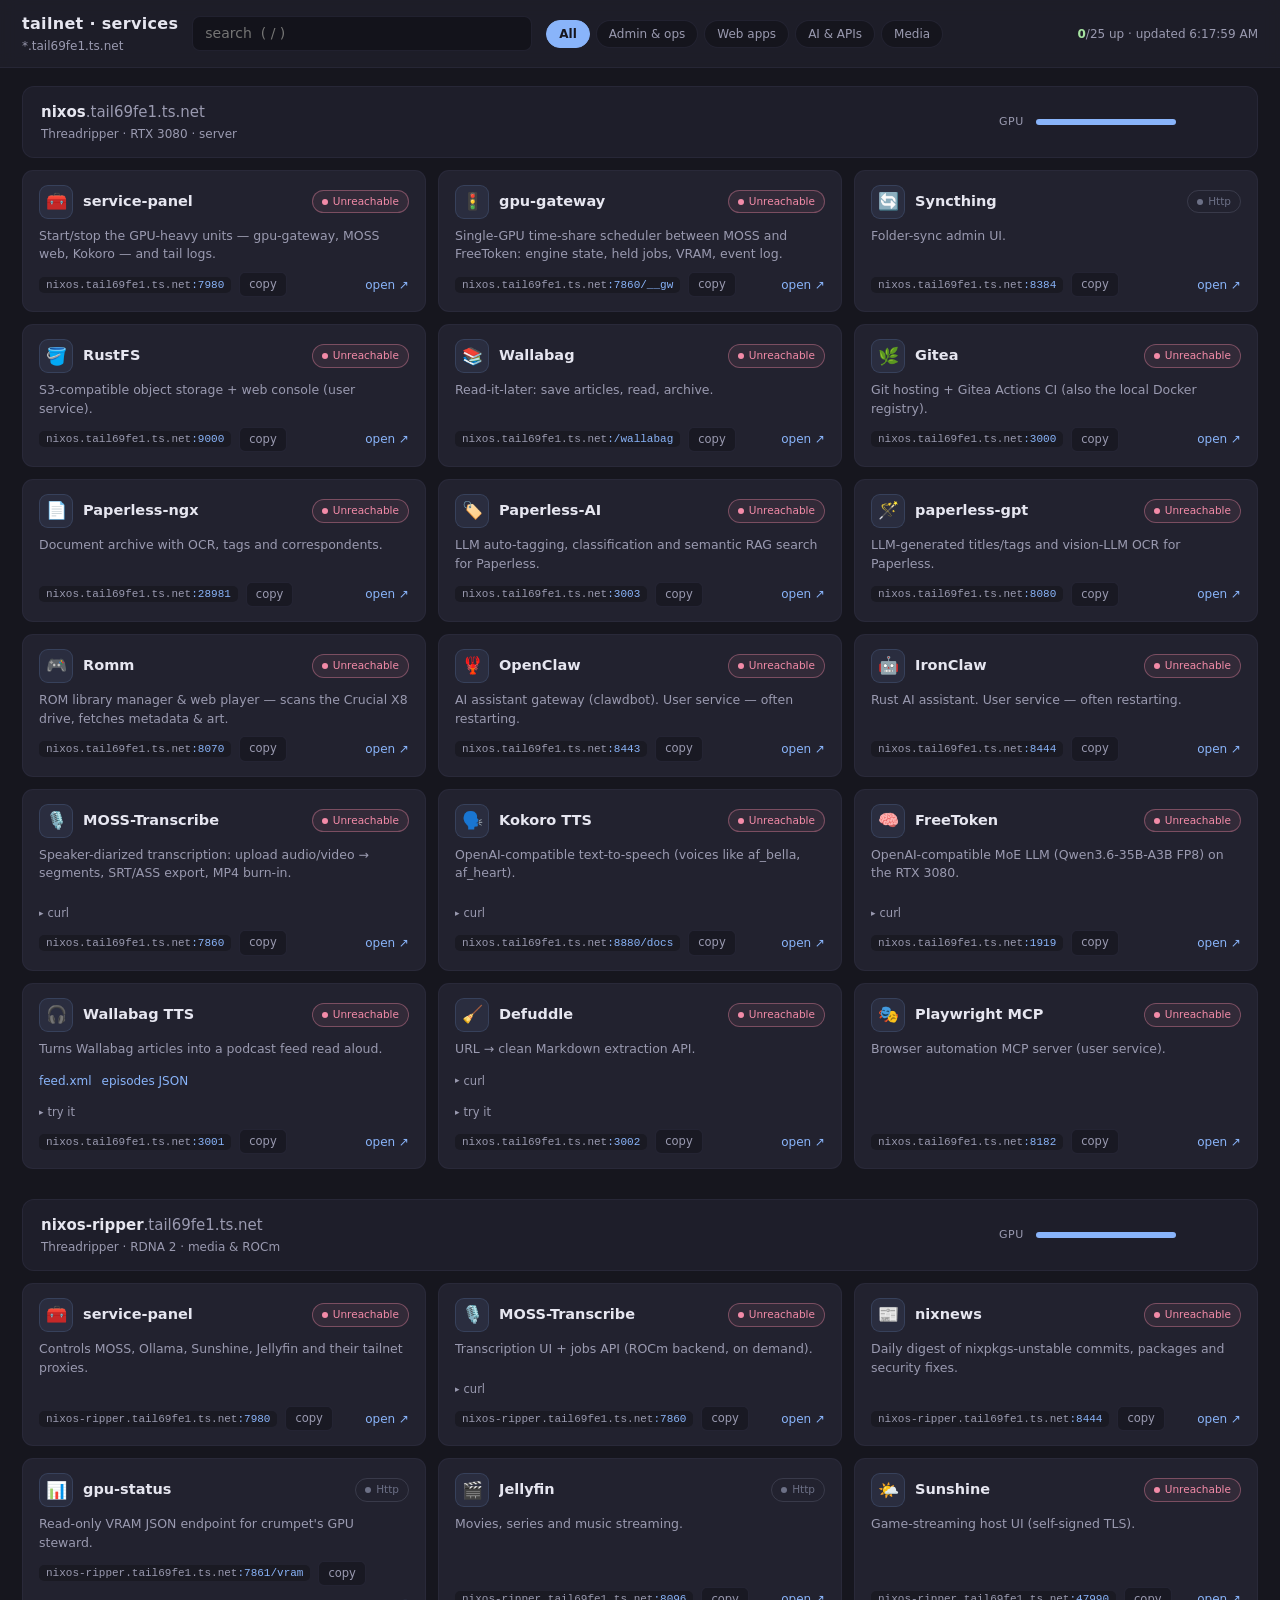
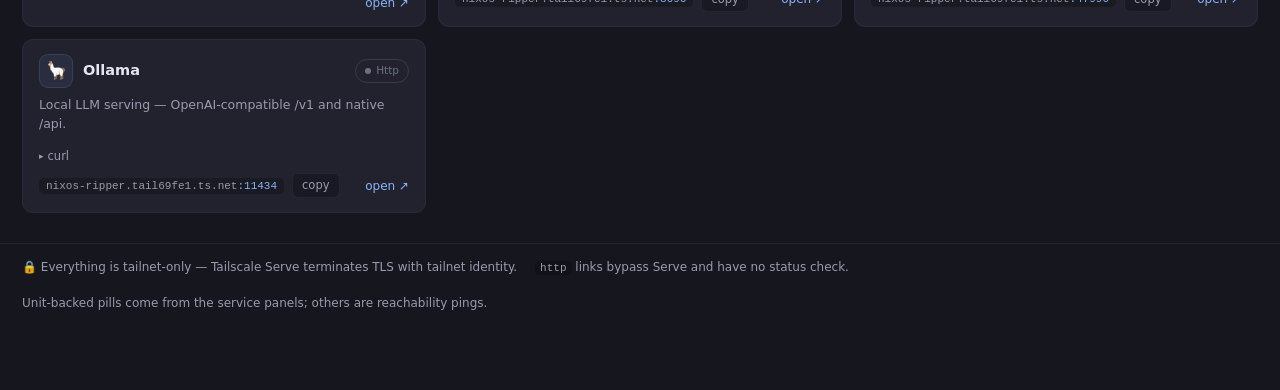
==== hosts/nixos/www/index.html @ bff3589a "feat(nixos): serve flake-managed homepage via nginx with same-origin panel proxying" ====
<!doctype html>
<html lang="en">
<head>
<meta charset="utf-8">
<meta name="viewport" content="width=device-width, initial-scale=1">
<title>tailnet · services</title>
<style>
  :root {
    --bg: #16161e; --panel: #1e1e2a; --card: #22222f; --line: #31314580;
    --fg: #e6e6f0; --dim: #9a9ab0; --accent: #89b4fa;
    --green: #a6e3a1; --red: #f38ba8; --yellow: #f9e2af; --gray: #6c7086;
  }
  * { box-sizing: border-box; }
  html { scroll-behavior: smooth; }
  body {
    margin: 0; background: var(--bg); color: var(--fg);
    font: 14px/1.5 ui-sans-serif, system-ui, "Segoe UI", Roboto, sans-serif;
    padding-bottom: 64px;
  }
  header.top {
    position: sticky; top: 0; z-index: 10;
    display: flex; align-items: center; gap: 14px; flex-wrap: wrap;
    padding: 12px 22px; background: #1e1e2ae6; backdrop-filter: blur(8px);
    border-bottom: 1px solid var(--line);
  }
  .brand { display: flex; flex-direction: column; gap: 1px; min-width: 0; }
  .brand h1 { margin: 0; font-size: 16px; font-weight: 700; letter-spacing: .02em; }
  .brand .sub { color: var(--dim); font-size: 12px; }
  #q {
    flex: 1 1 220px; max-width: 340px; font: inherit; color: var(--fg);
    background: #00000050; border: 1px solid var(--line); border-radius: 8px;
    padding: 6px 12px; outline: none; transition: border-color .15s;
  }
  #q:focus { border-color: #89b4fa80; }
  .chips { display: flex; gap: 6px; flex-wrap: wrap; }
  .chip {
    font-size: 12px; padding: 4px 12px; border-radius: 99px; cursor: pointer;
    color: var(--dim); background: #00000040; border: 1px solid var(--line);
    transition: all .15s; user-select: none;
  }
  .chip:hover { color: var(--fg); border-color: #89b4fa60; }
  .chip.on { color: #16161e; background: var(--accent); border-color: var(--accent); font-weight: 600; }
  #meta { margin-left: auto; color: var(--dim); font-size: 12px; white-space: nowrap; }
  #meta b { color: var(--green); font-weight: 600; }
  main { max-width: 1320px; margin: 0 auto; padding: 18px 22px 0; }

  .host { margin-bottom: 30px; }
  .host-head {
    display: flex; align-items: center; gap: 16px; flex-wrap: wrap;
    padding: 14px 18px; background: var(--panel);
    border: 1px solid var(--line); border-radius: 12px; margin-bottom: 12px;
  }
  .host-id { display: flex; flex-direction: column; gap: 1px; min-width: 0; }
  .host-id .name { font-size: 15px; font-weight: 700; }
  .host-id .name .tld { color: var(--dim); font-weight: 400; }
  .host-id .hw { color: var(--dim); font-size: 12px; }
  .gpu { margin-left: auto; display: flex; align-items: center; gap: 12px; min-width: 240px; }
  .gpu .label { color: var(--dim); font-size: 11px; text-transform: uppercase; letter-spacing: .05em; }
  .gpu .gname { font-size: 12px; font-weight: 600; }
  .gpu .stats { color: var(--dim); font-size: 12px; font-variant-numeric: tabular-nums; }
  .gpu .bar { width: 140px; height: 6px; border-radius: 3px; background: #00000060; overflow: hidden; }
  .gpu .bar > div { height: 100%; background: var(--accent); transition: width .6s; }
  .gpu .bar > div.hot { background: var(--yellow); }

  .grid {
    display: grid; gap: 12px;
    grid-template-columns: repeat(auto-fill, minmax(340px, 1fr));
  }
  .card {
    background: var(--card); border: 1px solid var(--line); border-radius: 11px;
    padding: 14px 16px; display: flex; flex-direction: column; gap: 8px;
    transition: border-color .15s, transform .15s;
  }
  .card:hover { border-color: #89b4fa50; transform: translateY(-1px); }
  .card.hidden { display: none; }
  .card .head { display: flex; align-items: center; gap: 10px; }
  .card .icon {
    width: 34px; height: 34px; border-radius: 9px; flex: none;
    display: flex; align-items: center; justify-content: center;
    font-size: 17px; background: #89b4fa14; border: 1px solid #89b4fa26;
  }
  .card .title { display: flex; flex-direction: column; gap: 0; min-width: 0; flex: 1; }
  .card .title a {
    color: var(--fg); text-decoration: none; font-weight: 650; font-size: 14.5px;
    overflow: hidden; text-overflow: ellipsis; white-space: nowrap;
  }
  .card .title a:hover { color: var(--accent); }
  .pill {
    flex: none; font-size: 10.5px; padding: 3px 9px; border-radius: 99px;
    border: 1px solid; white-space: nowrap; text-transform: capitalize;
    display: inline-flex; align-items: center; gap: 5px;
  }
  .pill .dot { width: 6px; height: 6px; border-radius: 50%; background: currentColor; }
  .pill.up, .pill.active { color: var(--green); border-color: #a6e3a160; background: #a6e3a114; }
  .pill.activating { color: var(--yellow); border-color: #f9e2af60; background: #f9e2af14; animation: pulse 1.2s infinite; }
  .pill.failed, .pill.down { color: var(--red); border-color: #f38ba860; background: #f38ba814; }
  .pill.inactive, .pill.http { color: var(--gray); border-color: #6c708650; }
  .pill.checking { color: var(--dim); border-color: var(--line); animation: pulse 1.2s infinite; }
  @keyframes pulse { 50% { opacity: .45; } }
  .desc { color: var(--dim); font-size: 12.5px; flex: 1; }
  .note { color: #f9e2afcc; font-size: 11.5px; }
  .foot { display: flex; align-items: center; gap: 8px; flex-wrap: wrap; }
  .foot .addr {
    font: 11px ui-monospace, monospace; color: var(--dim);
    background: #00000040; padding: 2px 7px; border-radius: 5px;
    overflow: hidden; text-overflow: ellipsis; white-space: nowrap; max-width: 100%;
  }
  .foot .addr .p { color: var(--accent); }
  .mini {
    font: inherit; font-size: 11.5px; color: var(--dim); cursor: pointer;
    background: #00000040; border: 1px solid var(--line); border-radius: 6px;
    padding: 3px 9px; transition: all .15s;
  }
  .mini:hover { color: var(--fg); border-color: #89b4fa80; background: #89b4fa14; }
  .foot .open { margin-left: auto; color: var(--accent); text-decoration: none; font-size: 12px; }
  .foot .open:hover { text-decoration: underline; }
  details.io { margin-top: 2px; }
  details.io summary {
    cursor: pointer; color: var(--dim); font-size: 11.5px; user-select: none;
    list-style: none; display: inline-flex; align-items: center; gap: 4px;
  }
  details.io summary::before { content: "▸"; transition: transform .15s; font-size: 9px; }
  details.io[open] summary::before { transform: rotate(90deg); }
  details.io summary:hover { color: var(--fg); }
  .io-body { margin-top: 6px; display: flex; flex-direction: column; gap: 6px; }
  pre.curl {
    margin: 0; background: #00000050; border: 1px solid #31314540;
    border-radius: 7px; padding: 9px 11px; overflow-x: auto;
    font: 11.5px/1.55 ui-monospace, "JetBrains Mono", monospace; color: #cdd6f4;
  }
  .try { display: flex; gap: 8px; flex-wrap: wrap; }
  .try input {
    font: inherit; font-size: 12px; color: var(--fg); min-width: 60px; flex: 1;
    background: #00000050; border: 1px solid var(--line); border-radius: 7px;
    padding: 6px 10px; outline: none;
  }
  .try input:focus { border-color: #89b4fa80; }
  .try button {
    font: inherit; font-size: 12px; font-weight: 600; cursor: pointer;
    color: #16161e; background: var(--accent); border: none; border-radius: 7px;
    padding: 6px 14px;
  }
  .try button:disabled { opacity: .5; cursor: default; }
  .links { display: flex; gap: 10px; font-size: 12px; }
  .links a { color: var(--accent); text-decoration: none; }
  .links a:hover { text-decoration: underline; }
  pre.out {
    display: none; margin: 0; background: #00000050; border: 1px solid #31314540;
    border-radius: 7px; padding: 9px 11px; max-height: 260px; overflow: auto;
    white-space: pre-wrap; word-break: break-word;
    font: 11.5px/1.55 ui-monospace, monospace; color: #cdd6f4;
  }
  #noresults { display: none; color: var(--dim); text-align: center; padding: 40px 0; }
  footer.page {
    max-width: 1320px; margin: 26px auto 0; padding: 14px 22px;
    border-top: 1px solid var(--line); color: var(--dim); font-size: 12px;
    display: flex; gap: 18px; flex-wrap: wrap;
  }
  footer.page code { font: 11px ui-monospace, monospace; background: #00000040; padding: 1px 5px; border-radius: 4px; }
  #toast {
    position: fixed; bottom: 16px; left: 50%; transform: translateX(-50%);
    background: var(--card); border: 1px solid #89b4fa60; color: var(--fg);
    padding: 8px 18px; border-radius: 8px; opacity: 0; pointer-events: none;
    transition: opacity .3s; z-index: 20;
  }
  #toast.show { opacity: 1; }
  @media (max-width: 720px) {
    header.top { padding: 10px 14px; }
    main { padding: 12px 14px 0; }
    #meta { display: none; }
  }
</style>
</head>
<body>
<header class="top">
  <div class="brand">
    <h1>tailnet · services</h1>
    <span class="sub">*.tail69fe1.ts.net</span>
  </div>
  <input id="q" type="search" placeholder="search  ( / )" autocomplete="off">
  <div class="chips" id="chips"></div>
  <span id="meta"></span>
</header>
<main id="main"></main>
<div id="noresults">no services match</div>
<footer class="page">
  <span>🔒 Everything is tailnet-only — Tailscale Serve terminates TLS with tailnet identity.</span>
  <span><code>http</code> links bypass Serve and have no status check.</span>
  <span>Unit-backed pills come from the service panels; others are reachability pings.</span>
</footer>
<div id="toast"></div>

<script>
"use strict";
const $ = s => document.querySelector(s);
const CATS = [
  ["all", "All"], ["admin", "Admin &amp; ops"], ["apps", "Web apps"],
  ["ai", "AI &amp; APIs"], ["media", "Media"],
];

const HOSTS = [
  {
    id: "nixos", name: "nixos", hw: "Threadripper · RTX 3080 · server",
    panel: "/panel/nixos/api/status",
    services: [
      { cat: "admin", icon: "🧰", name: "service-panel",
        url: "https://nixos.tail69fe1.ts.net:7980",
        desc: "Start/stop the GPU-heavy units — gpu-gateway, MOSS web, Kokoro — and tail logs." },
      { cat: "admin", icon: "🚦", name: "gpu-gateway",
        url: "https://nixos.tail69fe1.ts.net:7860/__gw",
        desc: "Single-GPU time-share scheduler between MOSS and FreeToken: engine state, held jobs, VRAM, event log.",
        unit: "gpu-gateway.service" },
      { cat: "admin", icon: "🔄", name: "Syncthing",
        url: "http://nixos.tail69fe1.ts.net:8384",
        desc: "Folder-sync admin UI." },
      { cat: "admin", icon: "🪣", name: "RustFS",
        url: "https://nixos.tail69fe1.ts.net:9000",
        desc: "S3-compatible object storage + web console (user service)." },

      { cat: "apps", icon: "📚", name: "Wallabag",
        url: "https://nixos.tail69fe1.ts.net/wallabag/",
        desc: "Read-it-later: save articles, read, archive." },
      { cat: "apps", icon: "🌿", name: "Gitea",
        url: "https://nixos.tail69fe1.ts.net:3000",
        desc: "Git hosting + Gitea Actions CI (also the local Docker registry)." },
      { cat: "apps", icon: "📄", name: "Paperless-ngx",
        url: "https://nixos.tail69fe1.ts.net:28981",
        desc: "Document archive with OCR, tags and correspondents." },
      { cat: "apps", icon: "🏷️", name: "Paperless-AI",
        url: "https://nixos.tail69fe1.ts.net:3003",
        desc: "LLM auto-tagging, classification and semantic RAG search for Paperless." },
      { cat: "apps", icon: "🪄", name: "paperless-gpt",
        url: "https://nixos.tail69fe1.ts.net:8080",
        desc: "LLM-generated titles/tags and vision-LLM OCR for Paperless." },
      { cat: "apps", icon: "🎮", name: "Romm",
        url: "https://nixos.tail69fe1.ts.net:8070",
        desc: "ROM library manager &amp; web player — scans the Crucial X8 drive, fetches metadata &amp; art." },
      { cat: "apps", icon: "🦞", name: "OpenClaw",
        url: "https://nixos.tail69fe1.ts.net:8443",
        desc: "AI assistant gateway (clawdbot). User service — often restarting." },
      { cat: "apps", icon: "🤖", name: "IronClaw",
        url: "https://nixos.tail69fe1.ts.net:8444",
        desc: "Rust AI assistant. User service — often restarting." },

      { cat: "ai", icon: "🎙️", name: "MOSS-Transcribe",
        url: "https://nixos.tail69fe1.ts.net:7860",
        desc: "Speaker-diarized transcription: upload audio/video → segments, SRT/ASS export, MP4 burn-in.",
        unit: "moss-transcribe-web.service",
        note: "fronted by gpu-gateway — first request may wake the engine",
        curl: "# list jobs\n curl https://nixos.tail69fe1.ts.net:7860/api/jobs" },
      { cat: "ai", icon: "🗣️", name: "Kokoro TTS",
        url: "https://nixos.tail69fe1.ts.net:8880/docs",
        desc: "OpenAI-compatible text-to-speech (voices like af_bella, af_heart).",
        unit: "kokoro-fastapi.service",
        curl: 'curl https://nixos.tail69fe1.ts.net:8880/v1/audio/speech \\\n  -H "Content-Type: application/json" \\\n  -d \'{"input": "Hello world", "voice": "af_heart"}\' \\\n  --output speech.mp3' },
      { cat: "ai", icon: "🧠", name: "FreeToken",
        url: "https://nixos.tail69fe1.ts.net:1919",
        desc: "OpenAI-compatible MoE LLM (Qwen3.6-35B-A3B FP8) on the RTX 3080.",
        note: "auto-starts via gpu-gateway on first request; held while MOSS runs",
        curl: 'curl https://nixos.tail69fe1.ts.net:1919/v1/chat/completions \\\n  -H "Content-Type: application/json" \\\n  -d \'{"model": "Qwen/Qwen3.6-35B-A3B-FP8",\n       "messages": [{"role": "user", "content": "hello"}]}\'' },
      { cat: "ai", icon: "🎧", name: "Wallabag TTS",
        url: "https://nixos.tail69fe1.ts.net:3001",
        desc: "Turns Wallabag articles into a podcast feed read aloud.",
        links: [["feed.xml", "https://nixos.tail69fe1.ts.net:3001/feed.xml"],
                ["episodes JSON", "https://nixos.tail69fe1.ts.net:3001/episodes"]],
        demo: "tts" },
      { cat: "ai", icon: "🧹", name: "Defuddle",
        url: "https://nixos.tail69fe1.ts.net:3002",
        desc: "URL → clean Markdown extraction API.",
        demo: "defuddle",
        curl: "curl https://nixos.tail69fe1.ts.net:3002/https://example.com/article" },
      { cat: "ai", icon: "🎭", name: "Playwright MCP",
        url: "https://nixos.tail69fe1.ts.net:8182",
        desc: "Browser automation MCP server (user service)." },
    ],
  },
  {
    id: "ripper", name: "nixos-ripper", hw: "Threadripper · RDNA 2 · media &amp; ROCm",
    panel: "/panel/ripper/api/status",
    services: [
      { cat: "admin", icon: "🧰", name: "service-panel",
        url: "https://nixos-ripper.tail69fe1.ts.net:7980",
        desc: "Controls MOSS, Ollama, Sunshine, Jellyfin and their tailnet proxies." },
      { cat: "admin", icon: "🎙️", name: "MOSS-Transcribe",
        url: "https://nixos-ripper.tail69fe1.ts.net:7860",
        desc: "Transcription UI + jobs API (ROCm backend, on demand).",
        unit: "moss-transcribe.service",
        serveUnit: "tailscale-serve-moss-transcribe.service",
        curl: "curl https://nixos-ripper.tail69fe1.ts.net:7860/api/jobs" },
      { cat: "admin", icon: "📰", name: "nixnews",
        url: "https://nixos-ripper.tail69fe1.ts.net:8444",
        desc: "Daily digest of nixpkgs-unstable commits, packages and security fixes." },
      { cat: "admin", icon: "📊", name: "gpu-status",
        url: "http://nixos-ripper.tail69fe1.ts.net:7861/vram",
        desc: "Read-only VRAM JSON endpoint for crumpet's GPU steward." },

      { cat: "media", icon: "🎬", name: "Jellyfin",
        url: "http://nixos-ripper.tail69fe1.ts.net:8096",
        desc: "Movies, series and music streaming.",
        unit: "jellyfin.service" },
      { cat: "media", icon: "🌤️", name: "Sunshine",
        url: "https://nixos-ripper.tail69fe1.ts.net:47990",
        desc: "Game-streaming host UI (self-signed TLS).",
        unit: "sunshine.service" },

      { cat: "ai", icon: "🦙", name: "Ollama",
        url: "http://nixos-ripper.tail69fe1.ts.net:11434",
        desc: "Local LLM serving — OpenAI-compatible /v1 and native /api.",
        unit: "ollama.service",
        curl: "curl http://nixos-ripper.tail69fe1.ts.net:11434/api/tags" },
    ],
  },
];

/* ---------- helpers ---------- */
function toast(msg) {
  const t = $("#toast"); t.textContent = msg; t.classList.add("show");
  setTimeout(() => t.classList.remove("show"), 2200);
}
function esc(s) {
  return String(s).replace(/&/g, "&amp;").replace(/</g, "&lt;")
    .replace(/>/g, "&gt;").replace(/"/g, "&quot;");
}
function addr(u) {
  try {
    const a = new URL(u);
    return esc(a.hostname) + '<span class="p">:' + a.port +
      (a.pathname !== "/" ? esc(a.pathname.replace(/\/$/, "")) : "") + "</span>";
  } catch (e) { return esc(u); }
}

/* ---------- render ---------- */
let filterCat = "all", filterQ = "";
const cardEls = []; // {host, svc, root, pill, note}

function render() {
  const main = $("#main");
  for (const h of HOSTS) {
    const host = document.createElement("section");
    host.className = "host";
    host.innerHTML = `
      <div class="host-head">
        <div class="host-id">
          <span class="name">${esc(h.name)}<span class="tld">.tail69fe1.ts.net</span></span>
          <span class="hw">${h.hw}</span>
        </div>
        <div class="gpu" id="gpu-${h.id}" hidden>
          <div>
            <div class="label">gpu</div>
            <div class="gname"></div>
          </div>
          <div class="bar"><div></div></div>
          <div class="stats"></div>
        </div>
      </div>
      <div class="grid"></div>`;
    const grid = host.querySelector(".grid");
    for (const s of h.services) grid.appendChild(makeCard(h, s));
    main.appendChild(host);
  }
}

function makeCard(h, s) {
  const el = document.createElement("div");
  el.className = "card";
  el.dataset.cat = s.cat;

  let extra = "";
  if (s.note || s.serveUnit) extra += `<div class="note"></div>`;
  if (s.links) {
    extra += `<div class="links">` + s.links.map(l =>
      `<a href="${esc(l[1])}" target="_blank" rel="noopener">${esc(l[0])}</a>`).join("") + `</div>`;
  }
  if (s.curl) {
    extra += `
      <details class="io"><summary>curl</summary><div class="io-body">
        <pre class="curl">${esc(s.curl)}</pre>
        <div><button class="mini copy-curl">copy</button></div>
      </div></details>`;
  }
  if (s.demo === "defuddle") {
    extra += `
      <details class="io"><summary>try it</summary><div class="io-body">
        <div class="try">
          <input type="url" placeholder="https://example.com/article" required>
          <button>Convert</button>
        </div>
        <pre class="out"></pre>
      </div></details>`;
  }
  if (s.demo === "tts") {
    extra += `
      <details class="io"><summary>try it</summary><div class="io-body">
        <div class="try">
          <input type="number" min="1" placeholder="Article ID" required style="max-width:110px">
          <input type="password" placeholder="API token" style="max-width:150px">
          <button>Convert</button>
        </div>
        <div class="try"><button class="all">Convert all unarchived</button></div>
        <pre class="out"></pre>
      </div></details>`;
  }

  el.innerHTML = `
    <div class="head">
      <div class="icon">${s.icon}</div>
      <div class="title"><a href="${esc(s.url)}" target="_blank" rel="noopener">${esc(s.name)}</a></div>
      <span class="pill checking"><span class="dot"></span><span class="t">…</span></span>
    </div>
    <div class="desc">${s.desc}</div>
    ${extra}
    <div class="foot">
      <span class="addr">${addr(s.url)}</span>
      <button class="mini copy-url" title="copy URL">copy</button>
      <a class="open" href="${esc(s.url)}" target="_blank" rel="noopener">open ↗</a>
    </div>`;

  el.querySelector(".copy-url").onclick = () => {
    navigator.clipboard.writeText(s.url).then(
      () => toast("copied " + s.url), () => toast("copy failed"));
  };
  const cc = el.querySelector(".copy-curl");
  if (cc) cc.onclick = () => {
    navigator.clipboard.writeText(s.curl).then(() => toast("curl copied"));
  };
  wireDemo(el, s);

  cardEls.push({ host: h, svc: s, root: el,
    pill: el.querySelector(".pill"), note: el.querySelector(".note") });
  return el;
}

function wireDemo(el, svc) {
  if (svc.demo === "defuddle") {
    const form = el.querySelector(".try"), out = el.querySelector(".out"), btn = form.querySelector("button");
    form.addEventListener("submit", async e => {
      e.preventDefault();
      const url = form.querySelector("input").value.trim();
      if (!url) return;
      out.style.display = "block"; out.textContent = "Converting…"; btn.disabled = true;
      try {
        const r = await fetch("https://nixos.tail69fe1.ts.net:3002/" + encodeURIComponent(url));
        out.textContent = r.ok ? await r.text() : "Error " + r.status + ": " + await r.text();
      } catch (err) { out.textContent = "Error: " + err.message; }
      btn.disabled = false;
    });
  }
  if (svc.demo === "tts") {
    const inputs = el.querySelectorAll(".try input");
    const [idIn, tokIn] = inputs;
    const out = el.querySelector(".out");
    tokIn.value = localStorage.getItem("tts_token") || "";
    const base = "https://nixos.tail69fe1.ts.net:3001";
    async function go(url, btn) {
      localStorage.setItem("tts_token", tokIn.value);
      out.style.display = "block"; out.textContent = "Processing…"; btn.disabled = true;
      try {
        const r = await fetch(url, { method: "POST",
          headers: { "Authorization": "Bearer " + tokIn.value } });
        out.textContent = r.ok ? await r.text() : "Error " + r.status + ": " + await r.text();
      } catch (err) { out.textContent = "Error: " + err.message; }
      btn.disabled = false;
    }
    idIn.closest(".try").addEventListener("submit", e => {
      e.preventDefault();
      if (!idIn.value) return;
      go(base + "/convert/" + idIn.value, e.target.querySelector("button"));
    });
    el.querySelector("button.all").onclick = e => go(base + "/convert-all", e.target);
  }
}

/* ---------- filtering ---------- */
function applyFilter() {
  let visible = 0;
  const q = filterQ.toLowerCase();
  for (const c of cardEls) {
    const hay = (c.svc.name + " " + c.svc.desc + " " + c.svc.cat + " " + c.svc.url).toLowerCase();
    const ok = (filterCat === "all" || c.svc.cat === filterCat) && (!q || hay.includes(q));
    c.root.classList.toggle("hidden", !ok);
    if (ok) visible++;
  }
  for (const h of document.querySelectorAll(".host")) {
    const any = h.querySelectorAll(".card:not(.hidden)").length > 0;
    h.style.display = any ? "" : "none";
  }
  $("#noresults").style.display = visible ? "none" : "block";
}

function renderChips() {
  const box = $("#chips");
  for (const [id, label] of CATS) {
    const c = document.createElement("span");
    c.className = "chip" + (id === "all" ? " on" : "");
    c.innerHTML = label;
    c.onclick = () => {
      filterCat = id;
      box.querySelectorAll(".chip").forEach(x => x.classList.remove("on"));
      c.classList.add("on");
      applyFilter();
    };
    box.appendChild(c);
  }
}

$("#q").addEventListener("input", e => { filterQ = e.target.value; applyFilter(); });
document.addEventListener("keydown", e => {
  if (e.key === "/" && document.activeElement !== $("#q")) {
    e.preventDefault(); $("#q").focus();
  }
  if (e.key === "Escape" && document.activeElement === $("#q")) {
    $("#q").value = ""; filterQ = ""; applyFilter(); $("#q").blur();
  }
});

/* ---------- status ---------- */
const panelState = {}; // hostId -> {units: Map, error}

function setPill(c, cls, text, title) {
  c.pill.className = "pill " + cls;
  c.pill.querySelector(".t").textContent = text;
  if (title) c.pill.title = title; else c.pill.removeAttribute("title");
}
function setNote(c, text) { if (c.note) c.note.textContent = text || ""; }

async function fetchPanel(host) {
  try {
    const ctrl = new AbortController();
    const t = setTimeout(() => ctrl.abort(), 6000);
    const r = await fetch(host.panel, { signal: ctrl.signal, cache: "no-store" });
    clearTimeout(t);
    const d = await r.json();
    panelState[host.id] = { units: new Map(d.services.map(s => [s.unit, s])), gpu: d.gpu };
  } catch (e) {
    panelState[host.id] = { error: true };
  }
}

function unitPill(state) {
  if (state.active === "active")
    return state.sub === "auto-restart" ? ["activating", "restarting"] : ["up", "active"];
  if (state.active === "activating" || state.active === "reloading") return ["activating", state.active];
  if (state.active === "failed") return ["failed", "failed"];
  return ["inactive", "stopped"];
}

function applyPanel(host) {
  const st = panelState[host.id];
  const gw = $("#gpu-" + host.id);
  if (!st || st.error || !st.gpu) { gw.hidden = true; }
  else {
    const g = st.gpu;
    gw.hidden = false;
    gw.querySelector(".gname").textContent = g.name || "gpu";
    const pct = g.memTotalMiB ? g.memUsedMiB / g.memTotalMiB : 0;
    const fill = gw.querySelector(".bar > div");
    fill.style.width = Math.min(100, pct * 100).toFixed(1) + "%";
    fill.className = pct > 0.9 ? "hot" : "";
    gw.querySelector(".stats").textContent =
      (g.memUsedMiB / 1024).toFixed(1) + "/" + (g.memTotalMiB / 1024).toFixed(1) + " GiB" +
      (g.utilPct != null ? " · " + g.utilPct + "%" : "") +
      (g.tempC != null ? " · " + g.tempC + "°C" : "");
  }
  for (const c of cardEls) {
    if (c.host.id !== host.id) continue;
    if (c.svc.unit && st && !st.error && st.units.has(c.svc.unit)) {
      const u = st.units.get(c.svc.unit);
      const [cls, label] = unitPill(u);
      setPill(c, cls, label,
        c.svc.unit + (u.since ? " · since " + u.since : ""));
      let note = "";
      if (label === "stopped") note = "stopped — start it from the service panel";
      else if (label === "failed") note = "failed — check logs in the service panel";
      if (c.svc.serveUnit && label === "active") {
        const sv = st.units.get(c.svc.serveUnit);
        if (!sv || sv.active !== "active")
          note = "running but tailnet proxy is off — start it in the panel";
      }
      setNote(c, note);
    } else if (c.svc.unit && (!st || st.error)) {
      setPill(c, "checking", "panel?", "panel unreachable — falling back to ping");
      pingCard(c);
    }
  }
}

async function pingCard(c) {
  const u = c.svc.url;
  if (!u.startsWith("https://")) { setPill(c, "http", "http", "plain http — no status check"); return; }
  try {
    const ctrl = new AbortController();
    const t = setTimeout(() => ctrl.abort(), 7000);
    await fetch(u, { mode: "no-cors", cache: "no-store", redirect: "follow", signal: ctrl.signal });
    clearTimeout(t);
    setPill(c, "up", "reachable",
      "tailnet reachable — proxy answered (backend state unknown)");
  } catch (e) {
    setPill(c, "down", "unreachable", "no answer (down or firewalled)");
  }
}

let upCount = 0;
function countUp() {
  upCount = 0;
  for (const c of cardEls) if (c.pill.classList.contains("up")) upCount++;
  $("#meta").innerHTML = `<b>${upCount}</b>/${cardEls.length} up · updated ` +
    new Date().toLocaleTimeString();
}

async function refreshPanels() {
  for (const h of HOSTS) await fetchPanel(h);
  for (const h of HOSTS) applyPanel(h);
  countUp();
}
async function refreshPings() {
  for (const c of cardEls)
    if (!c.svc.unit) pingCard(c);
  setTimeout(countUp, 8000);
}

/* ---------- boot ---------- */
render();
renderChips();
applyFilter();
refreshPanels();
refreshPings();
setInterval(refreshPanels, 15000);
setInterval(refreshPings, 60000);
</script>
</body>
</html>
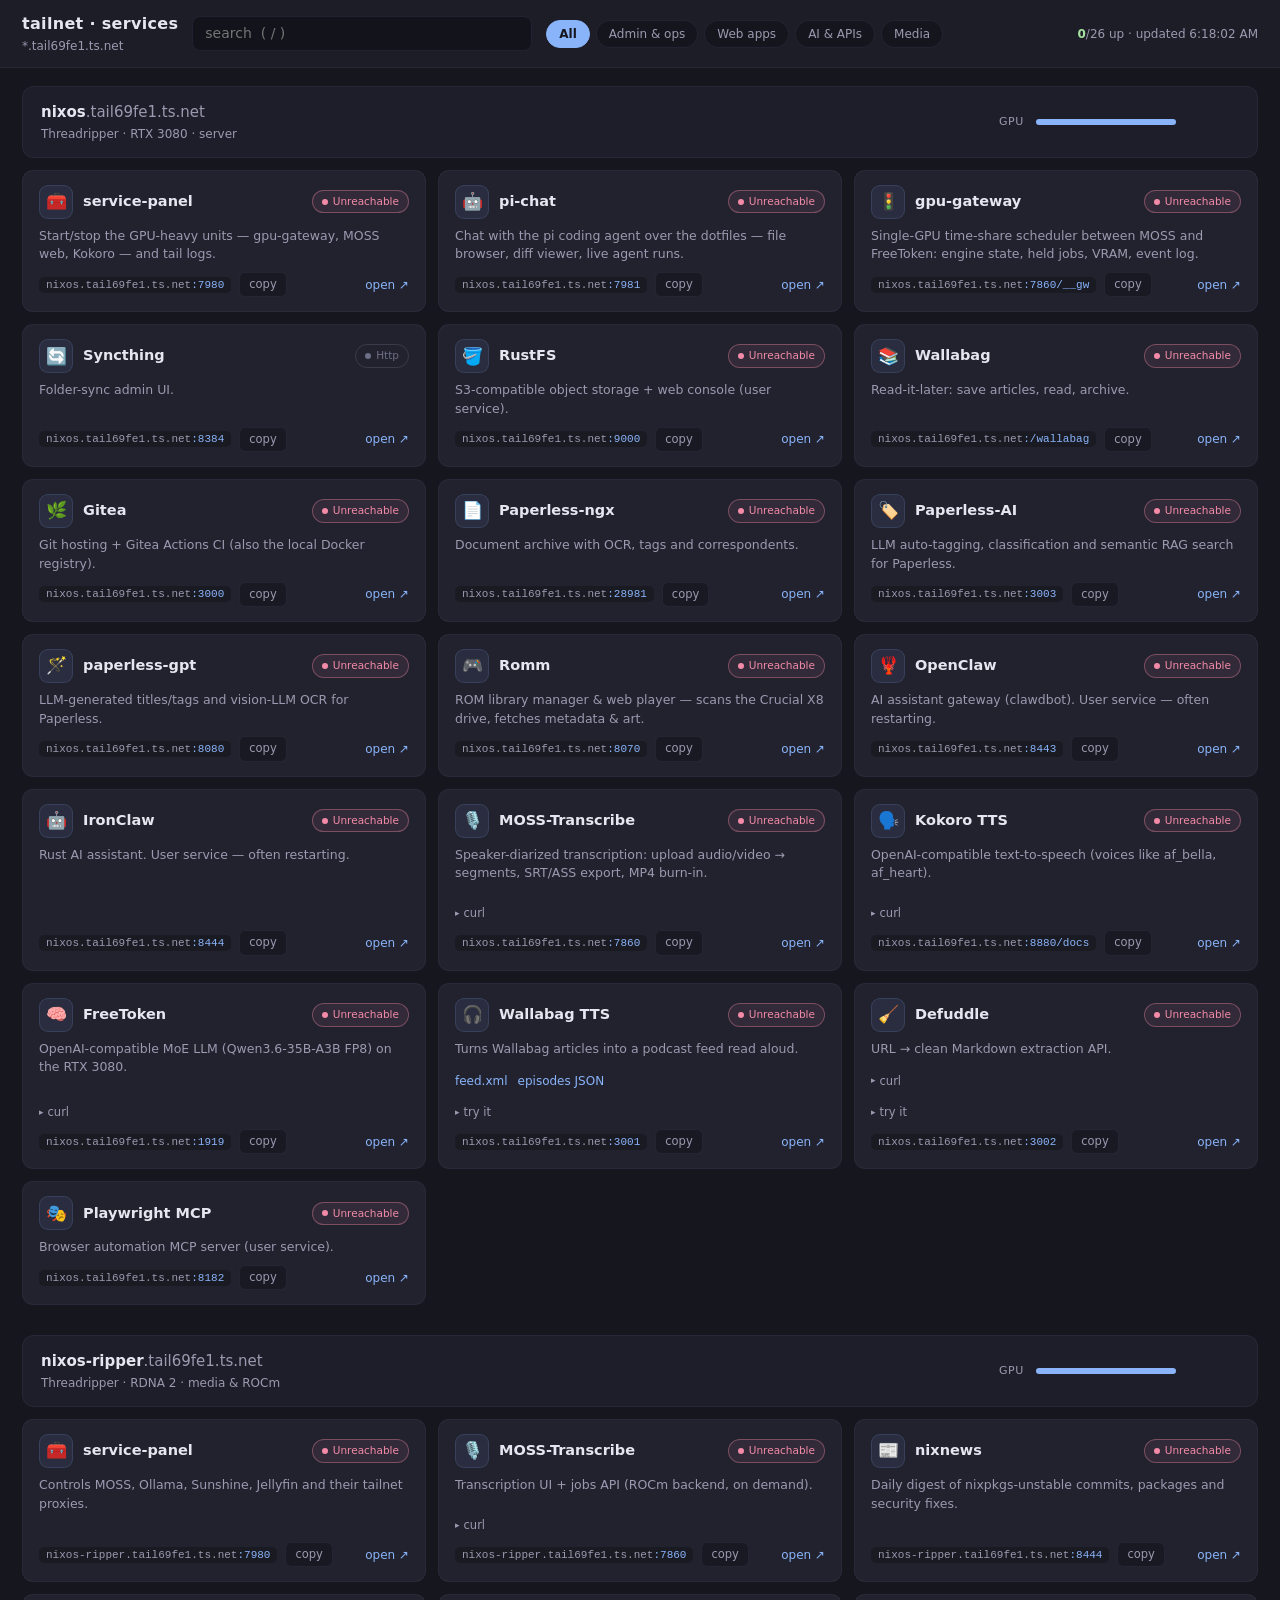
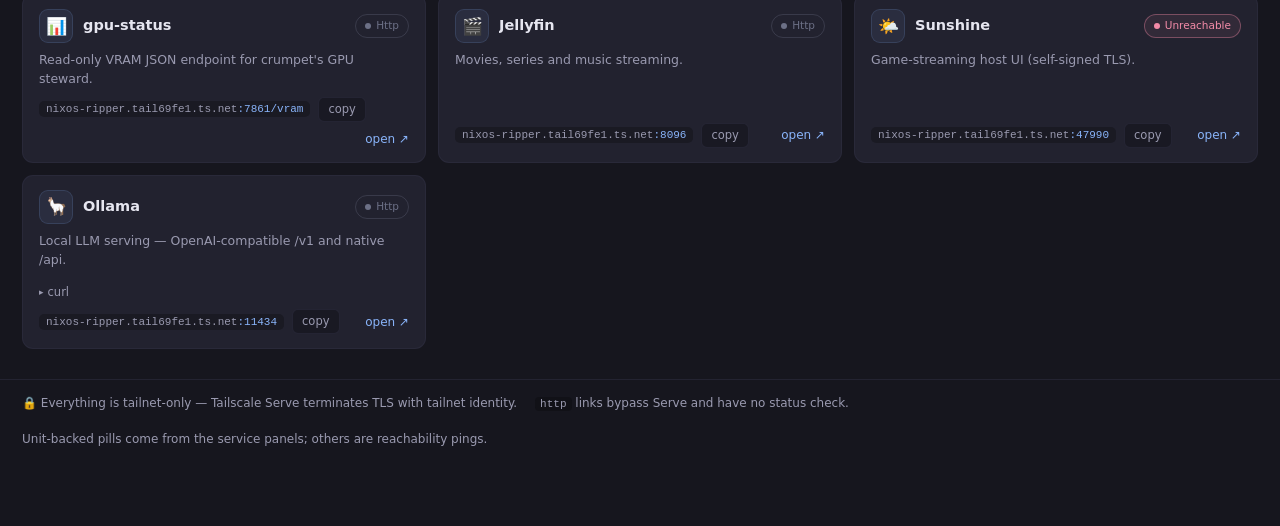
==== commit 61331dbc: "feat(nixos): add pi-chat service — web UI driving the pi agent over the dotfiles repo Python server " ====
--- a/hosts/nixos/www/index.html
+++ b/hosts/nixos/www/index.html
@@ -206,6 +206,9 @@
       { cat: "admin", icon: "🧰", name: "service-panel",
         url: "https://nixos.tail69fe1.ts.net:7980",
         desc: "Start/stop the GPU-heavy units — gpu-gateway, MOSS web, Kokoro — and tail logs." },
+      { cat: "admin", icon: "🤖", name: "pi-chat",
+        url: "https://nixos.tail69fe1.ts.net:7981",
+        desc: "Chat with the pi coding agent over the dotfiles — file browser, diff viewer, live agent runs." },
       { cat: "admin", icon: "🚦", name: "gpu-gateway",
         url: "https://nixos.tail69fe1.ts.net:7860/__gw",
         desc: "Single-GPU time-share scheduler between MOSS and FreeToken: engine state, held jobs, VRAM, event log.",
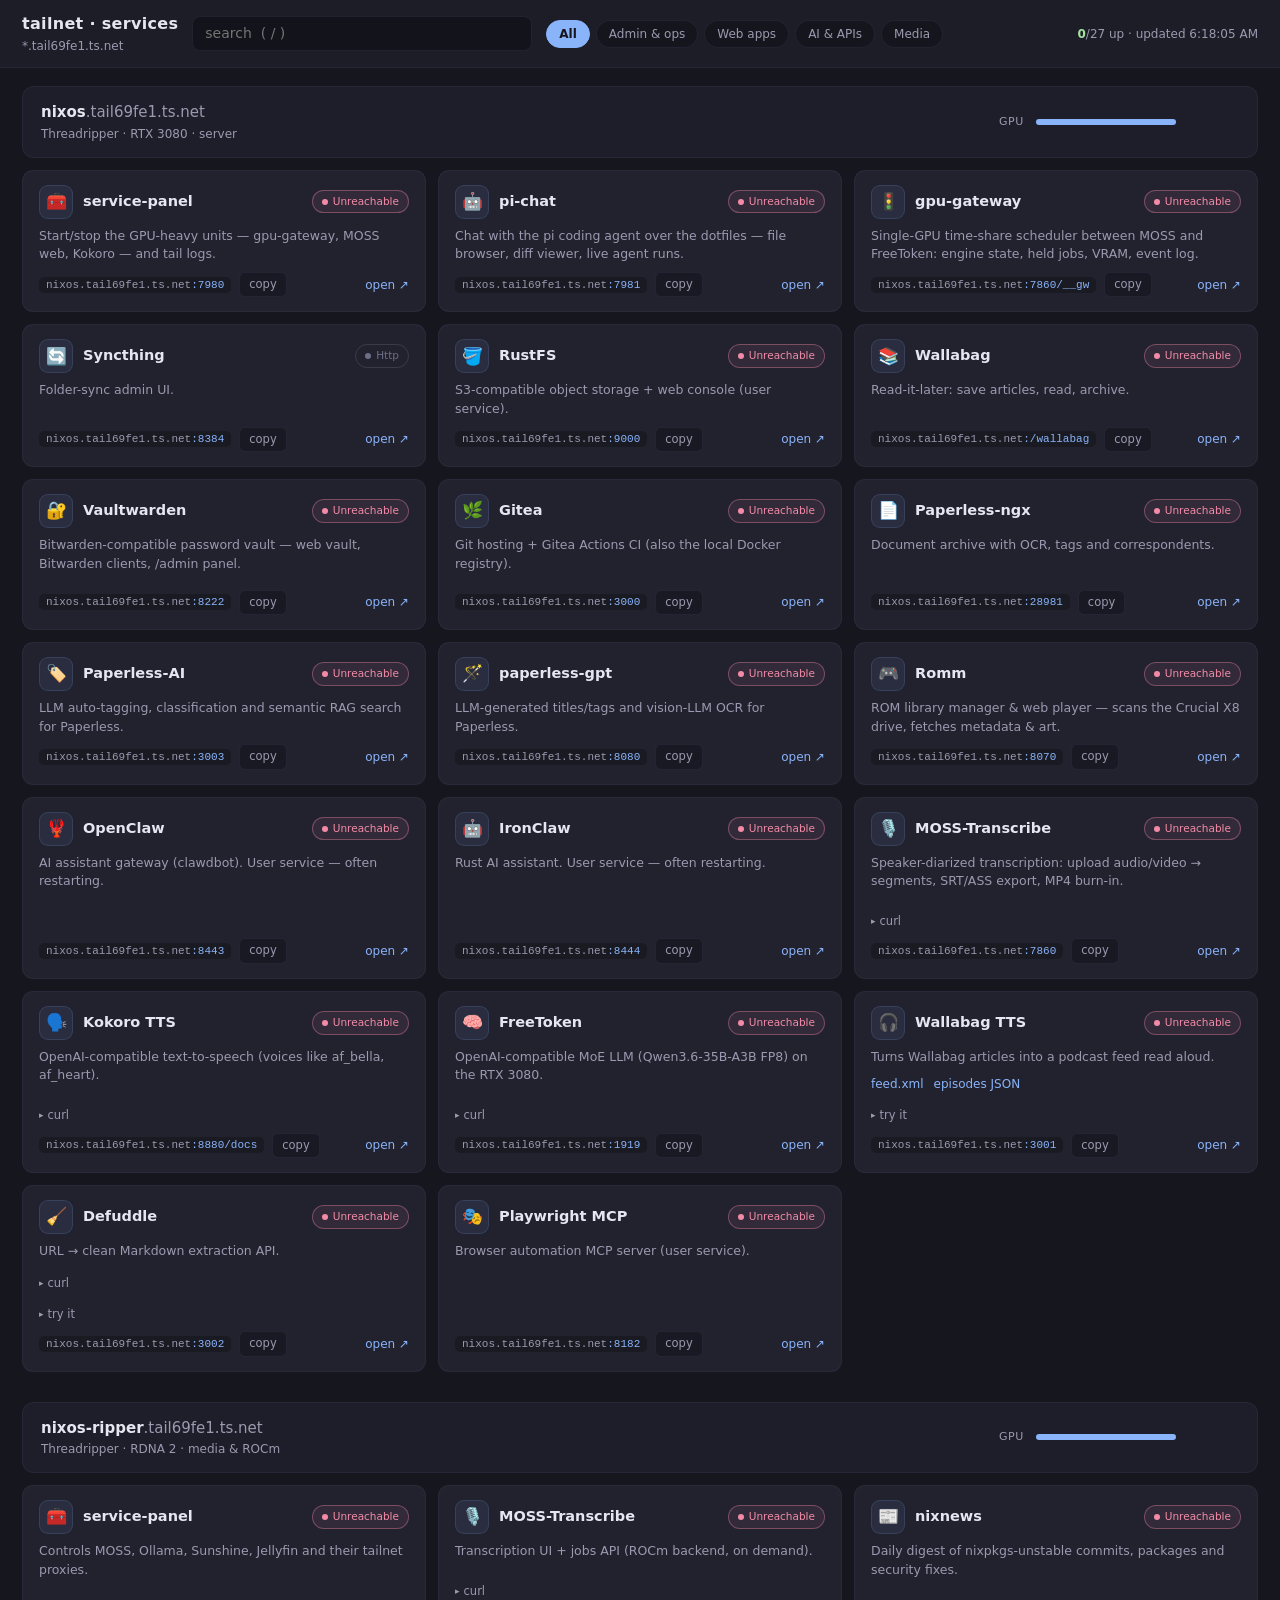
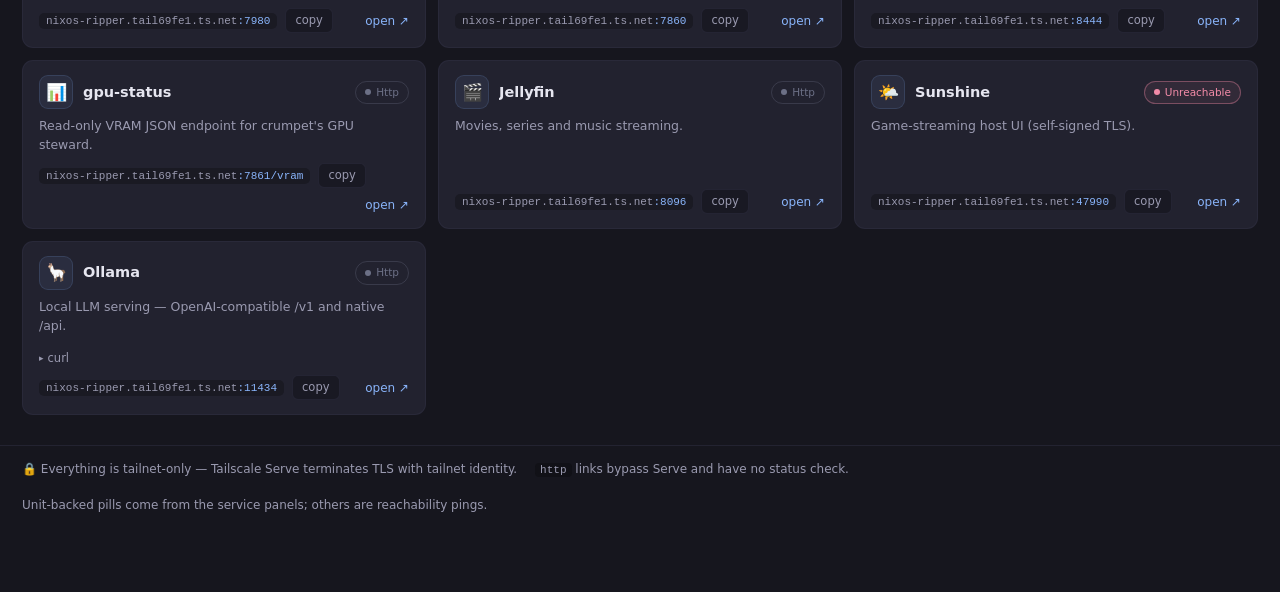
==== commit b9379873: "feat(nixos): add Vaultwarden password server via Tailscale Serve - New modules/services/vaultwarden." ====
--- a/hosts/nixos/www/index.html
+++ b/hosts/nixos/www/index.html
@@ -223,6 +223,11 @@
       { cat: "apps", icon: "📚", name: "Wallabag",
         url: "https://nixos.tail69fe1.ts.net/wallabag/",
         desc: "Read-it-later: save articles, read, archive." },
+      { cat: "apps", icon: "🔐", name: "Vaultwarden",
+        url: "https://nixos.tail69fe1.ts.net:8222",
+        desc: "Bitwarden-compatible password vault — web vault, Bitwarden clients, /admin panel.",
+        unit: "vaultwarden.service",
+        serveUnit: "tailscale-serve-vaultwarden.service" },
       { cat: "apps", icon: "🌿", name: "Gitea",
         url: "https://nixos.tail69fe1.ts.net:3000",
         desc: "Git hosting + Gitea Actions CI (also the local Docker registry)." },
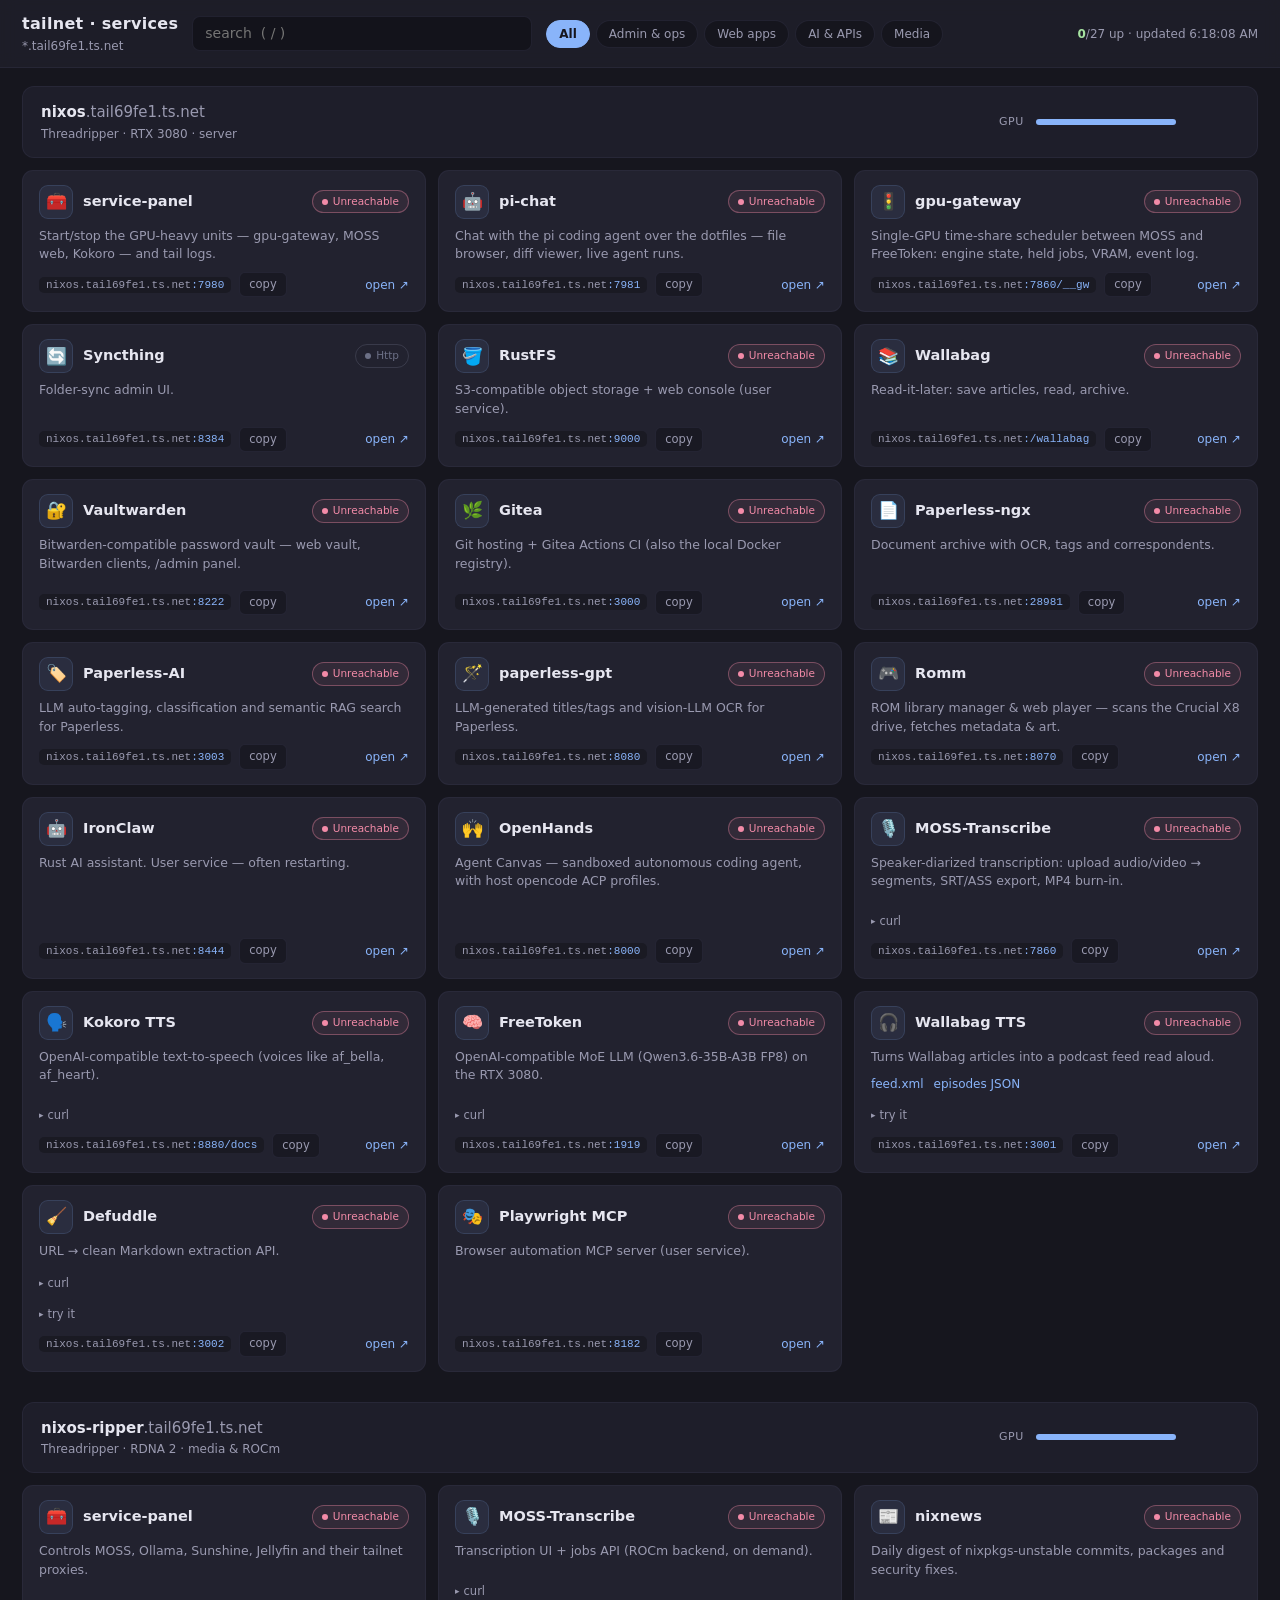
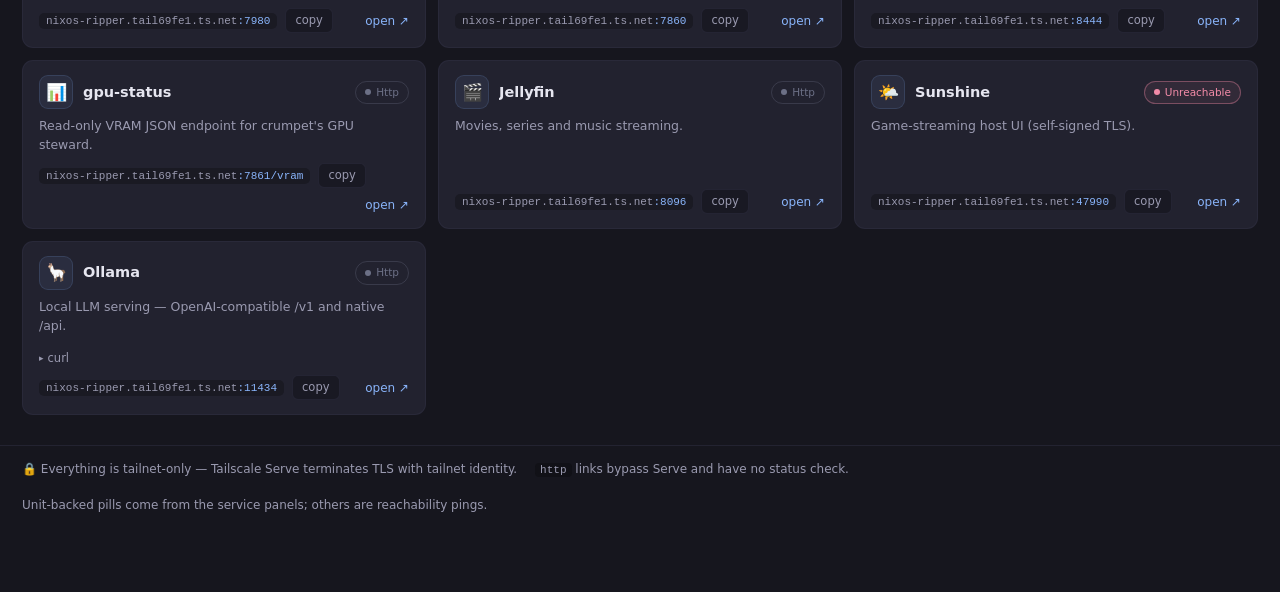
==== commit dc6f9e6e: "docs(nixos): drop OpenClaw references, add OpenHands to dashboard" ====
--- a/hosts/nixos/www/index.html
+++ b/hosts/nixos/www/index.html
@@ -243,13 +243,15 @@
       { cat: "apps", icon: "🎮", name: "Romm",
         url: "https://nixos.tail69fe1.ts.net:8070",
         desc: "ROM library manager &amp; web player — scans the Crucial X8 drive, fetches metadata &amp; art." },
-      { cat: "apps", icon: "🦞", name: "OpenClaw",
-        url: "https://nixos.tail69fe1.ts.net:8443",
-        desc: "AI assistant gateway (clawdbot). User service — often restarting." },
       { cat: "apps", icon: "🤖", name: "IronClaw",
         url: "https://nixos.tail69fe1.ts.net:8444",
         desc: "Rust AI assistant. User service — often restarting." },
 
+      { cat: "ai", icon: "🙌", name: "OpenHands",
+        url: "https://nixos.tail69fe1.ts.net:8000",
+        desc: "Agent Canvas — sandboxed autonomous coding agent, with host opencode ACP profiles.",
+        unit: "docker-openhands.service",
+        serveUnit: "tailscale-serve-openhands.service" },
       { cat: "ai", icon: "🎙️", name: "MOSS-Transcribe",
         url: "https://nixos.tail69fe1.ts.net:7860",
         desc: "Speaker-diarized transcription: upload audio/video → segments, SRT/ASS export, MP4 burn-in.",
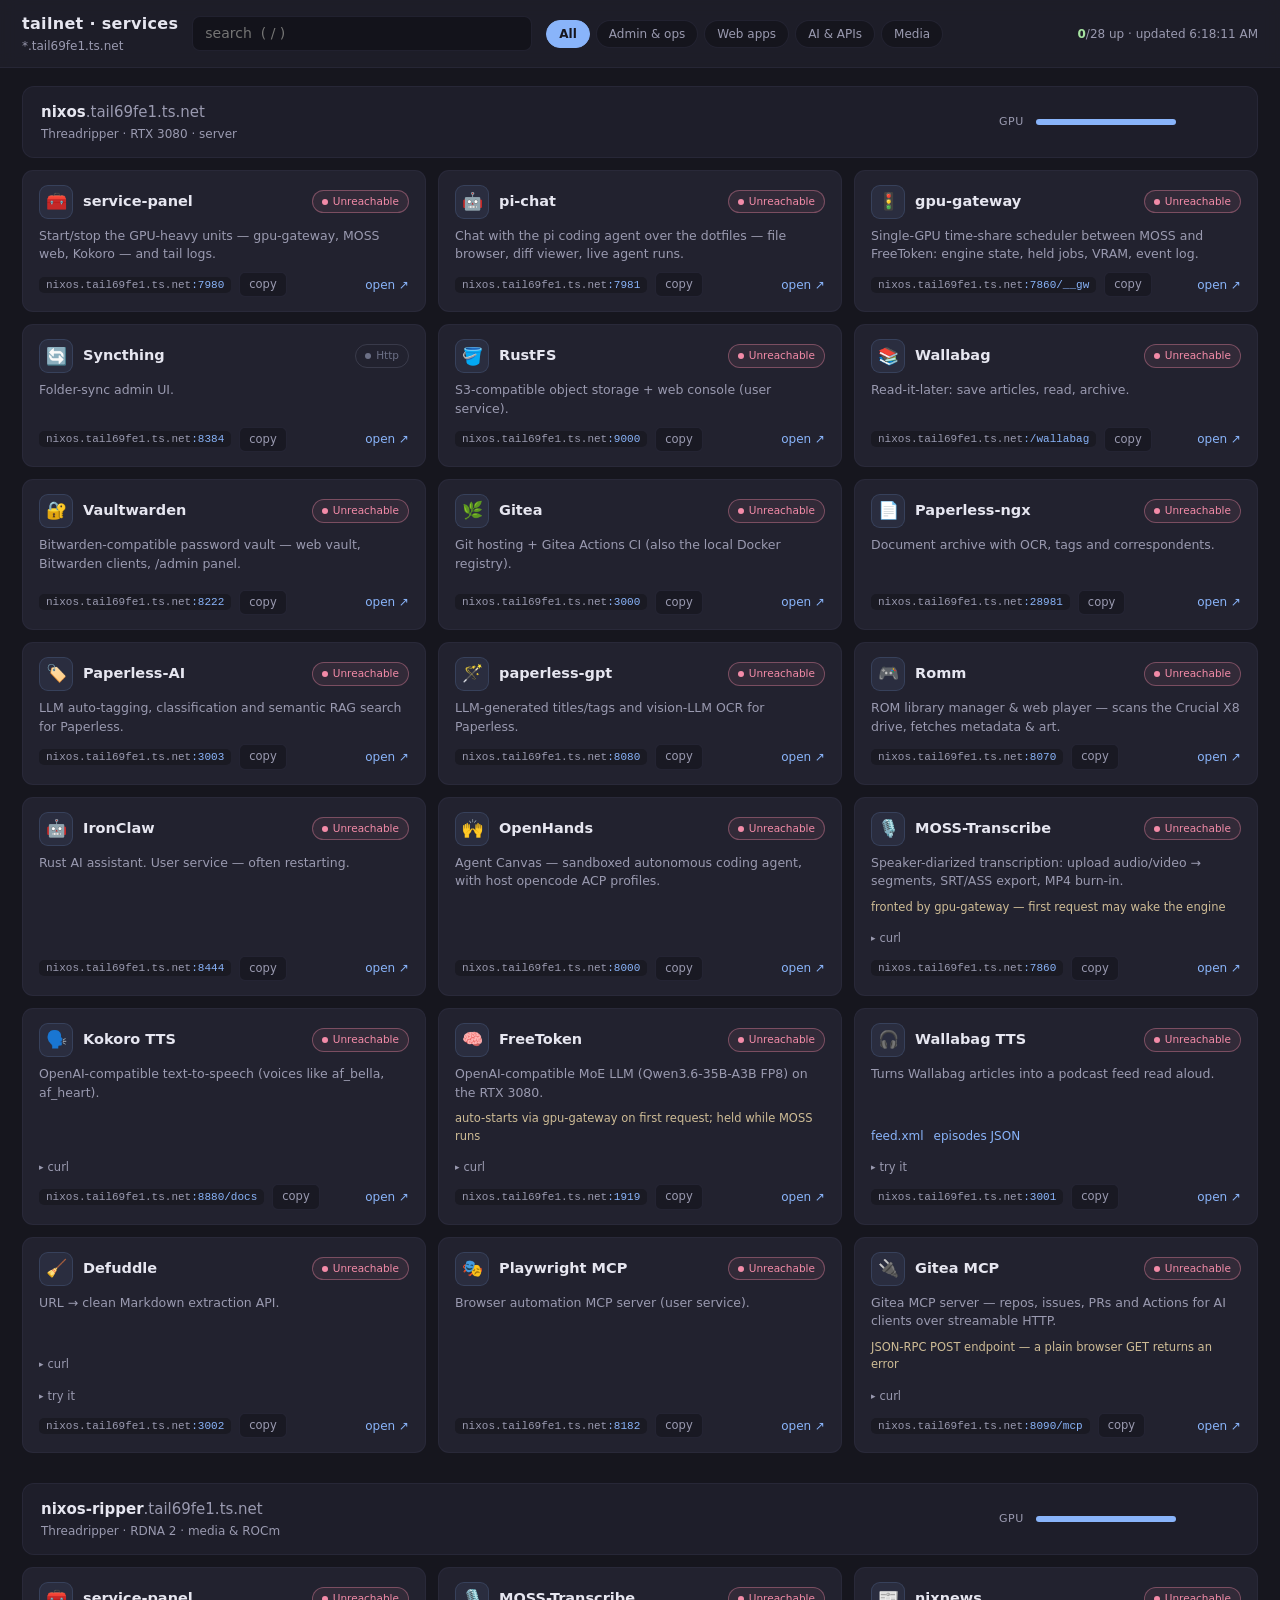
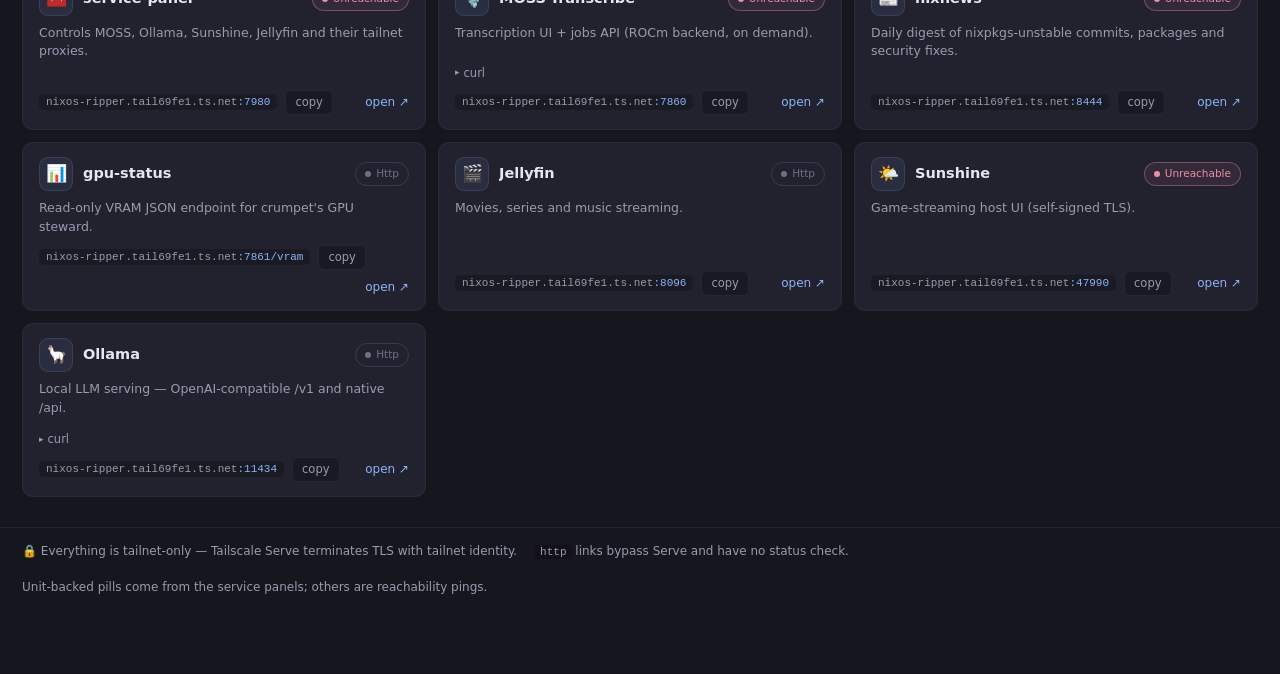
==== commit e58c09a9: "gitea mcp" ====
--- a/hosts/nixos/www/index.html
+++ b/hosts/nixos/www/index.html
@@ -282,6 +282,13 @@
       { cat: "ai", icon: "🎭", name: "Playwright MCP",
         url: "https://nixos.tail69fe1.ts.net:8182",
         desc: "Browser automation MCP server (user service)." },
+      { cat: "ai", icon: "🔌", name: "Gitea MCP",
+        url: "https://nixos.tail69fe1.ts.net:8090/mcp",
+        desc: "Gitea MCP server — repos, issues, PRs and Actions for AI clients over streamable HTTP.",
+        unit: "gitea-mcp.service",
+        serveUnit: "tailscale-serve-gitea-mcp.service",
+        note: "JSON-RPC POST endpoint — a plain browser GET returns an error",
+        curl: 'curl https://nixos.tail69fe1.ts.net:8090/mcp \\\n  -H "Content-Type: application/json" \\\n  -H "Accept: application/json, text/event-stream" \\\n  -d \'{"jsonrpc":"2.0","id":1,"method":"initialize","params":{"protocolVersion":"2025-03-26","capabilities":{},"clientInfo":{"name":"curl","version":"1.0"}}}\'' },
     ],
   },
   {
@@ -376,7 +383,7 @@
   el.dataset.cat = s.cat;
 
   let extra = "";
-  if (s.note || s.serveUnit) extra += `<div class="note"></div>`;
+  if (s.note || s.serveUnit) extra += `<div class="note">${esc(s.note || "")}</div>`;
   if (s.links) {
     extra += `<div class="links">` + s.links.map(l =>
       `<a href="${esc(l[1])}" target="_blank" rel="noopener">${esc(l[0])}</a>`).join("") + `</div>`;
@@ -586,7 +593,7 @@
         if (!sv || sv.active !== "active")
           note = "running but tailnet proxy is off — start it in the panel";
       }
-      setNote(c, note);
+      setNote(c, note || c.svc.note || "");
     } else if (c.svc.unit && (!st || st.error)) {
       setPill(c, "checking", "panel?", "panel unreachable — falling back to ping");
       pingCard(c);
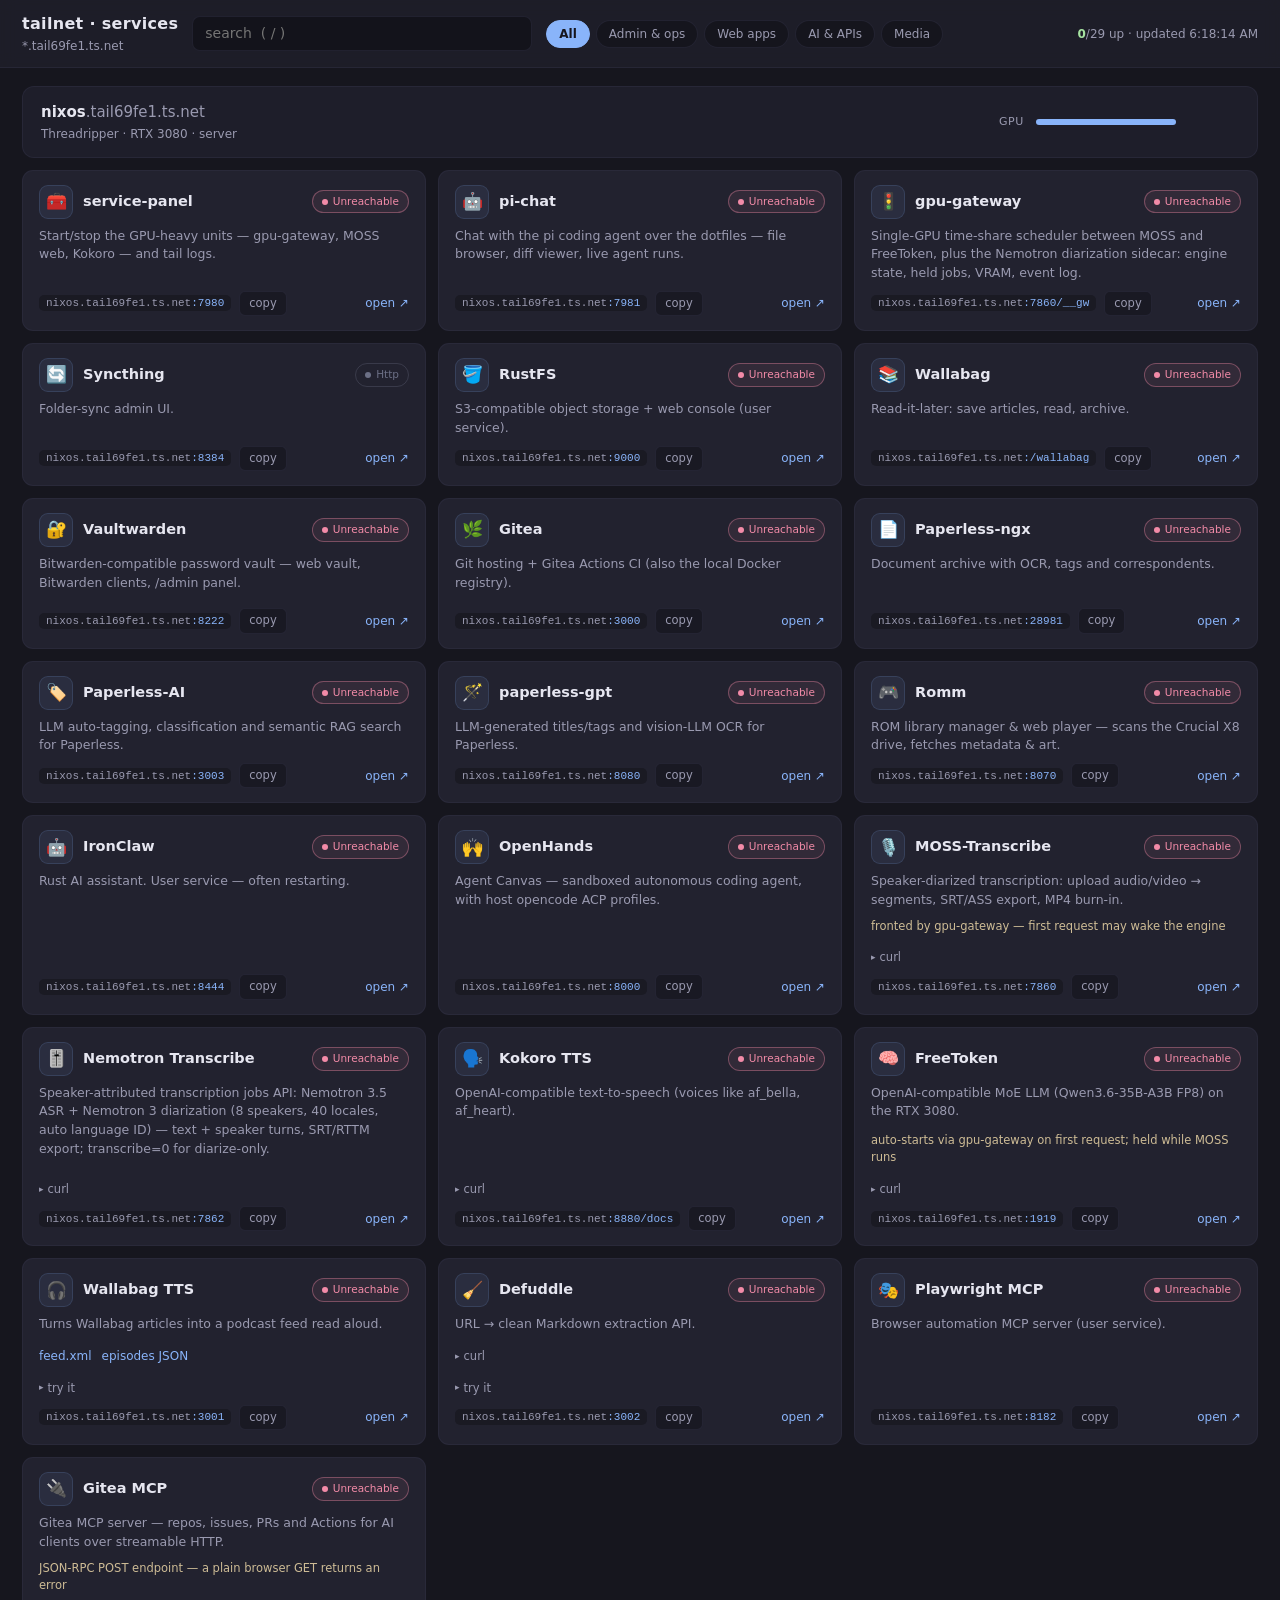
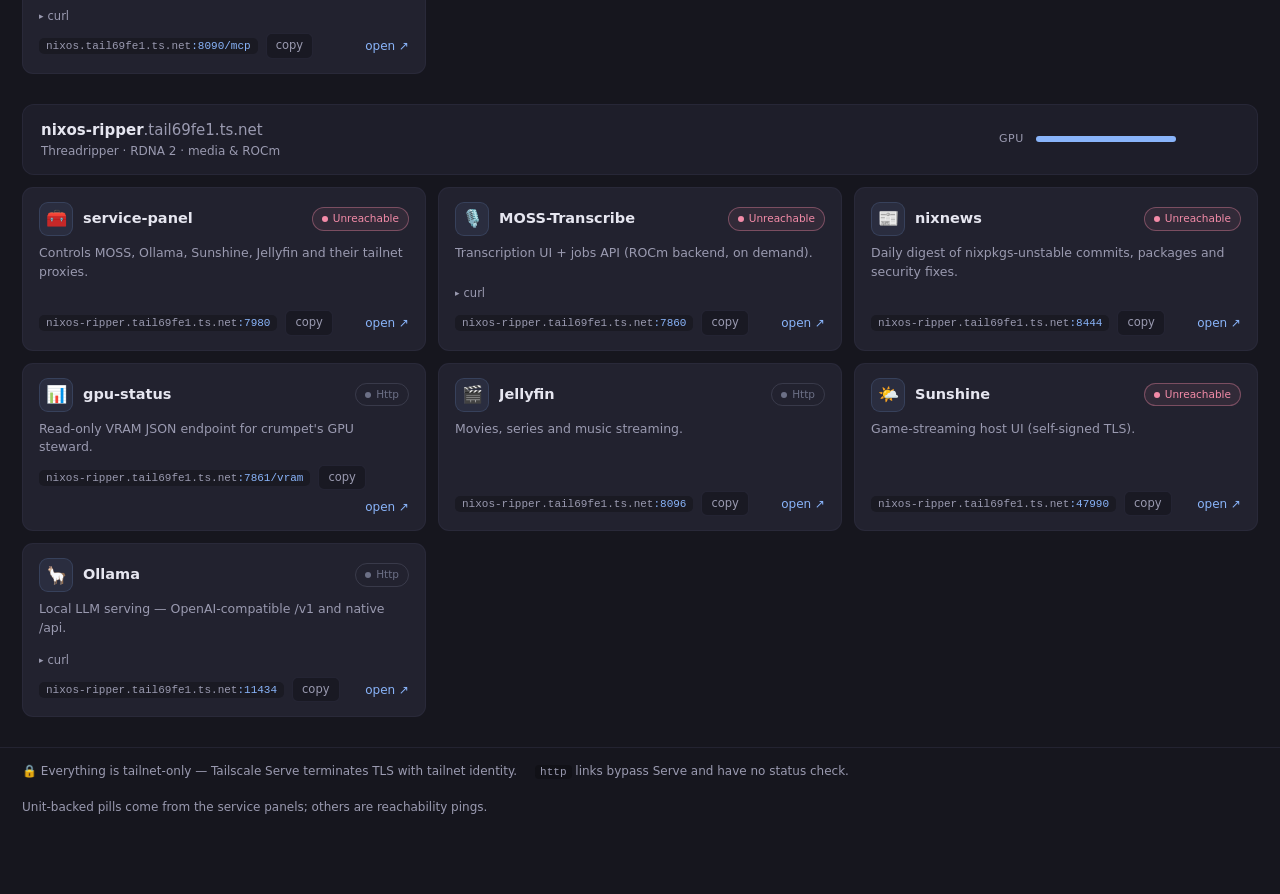
==== commit 455a163e: "feat: add nemotron-diarize service and gpu-gateway sidecar front" ====
--- a/hosts/nixos/www/index.html
+++ b/hosts/nixos/www/index.html
@@ -211,7 +211,7 @@
         desc: "Chat with the pi coding agent over the dotfiles — file browser, diff viewer, live agent runs." },
       { cat: "admin", icon: "🚦", name: "gpu-gateway",
         url: "https://nixos.tail69fe1.ts.net:7860/__gw",
-        desc: "Single-GPU time-share scheduler between MOSS and FreeToken: engine state, held jobs, VRAM, event log.",
+        desc: "Single-GPU time-share scheduler between MOSS and FreeToken, plus the Nemotron diarization sidecar: engine state, held jobs, VRAM, event log.",
         unit: "gpu-gateway.service" },
       { cat: "admin", icon: "🔄", name: "Syncthing",
         url: "http://nixos.tail69fe1.ts.net:8384",
@@ -258,6 +258,12 @@
         unit: "moss-transcribe-web.service",
         note: "fronted by gpu-gateway — first request may wake the engine",
         curl: "# list jobs\n curl https://nixos.tail69fe1.ts.net:7860/api/jobs" },
+      { cat: "ai", icon: "🎚️", name: "Nemotron Transcribe",
+        url: "https://nixos.tail69fe1.ts.net:7862",
+        desc: "Speaker-attributed transcription jobs API: Nemotron 3.5 ASR + Nemotron 3 diarization (8 speakers, 40 locales, auto language ID) — text + speaker turns, SRT/RTTM export; transcribe=0 for diarize-only.",
+        unit: "nemotron-diarize.service",
+        serveUnit: "tailscale-serve-nemotron-diarize.service",
+        curl: "# upload → job id, poll, get speaker-attributed segments\ncurl -F file=@meeting.mp3 https://nixos.tail69fe1.ts.net:7862/api/jobs\ncurl https://nixos.tail69fe1.ts.net:7862/api/jobs/$ID/segments" },
       { cat: "ai", icon: "🗣️", name: "Kokoro TTS",
         url: "https://nixos.tail69fe1.ts.net:8880/docs",
         desc: "OpenAI-compatible text-to-speech (voices like af_bella, af_heart).",
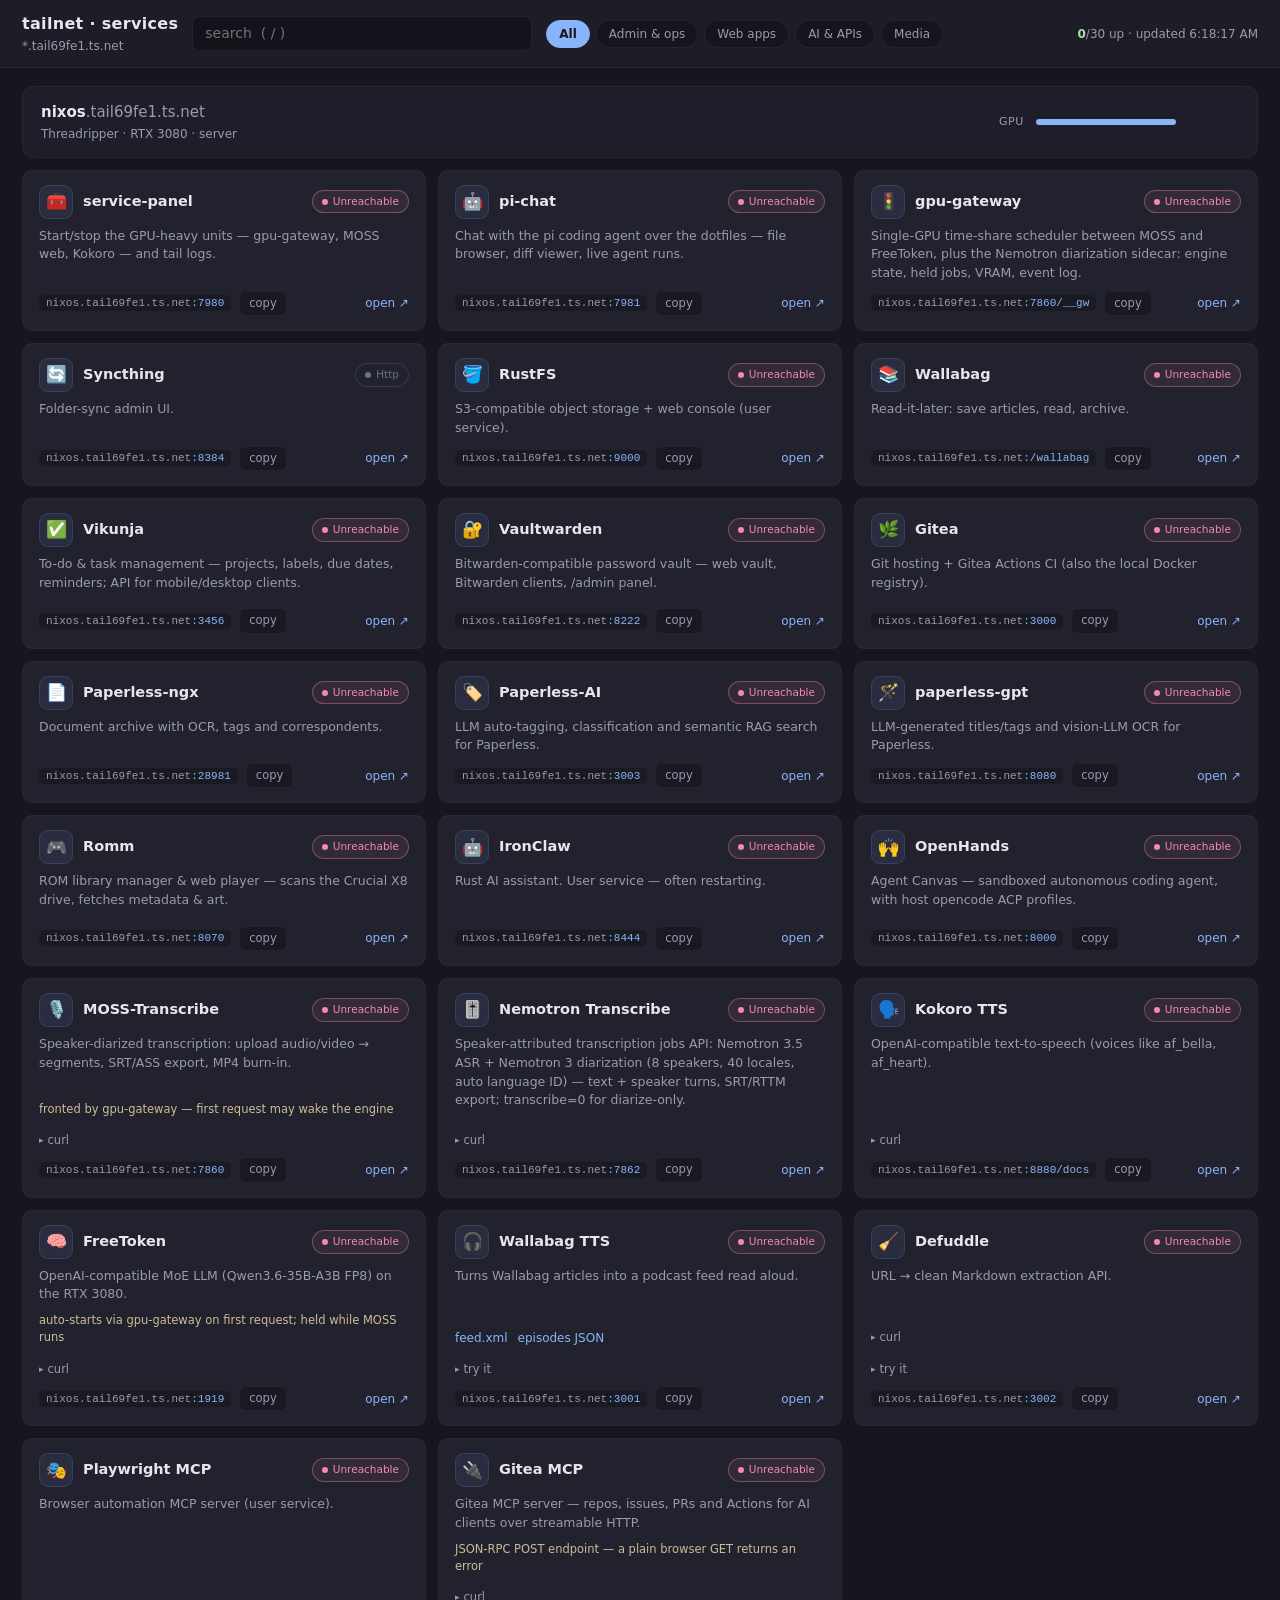
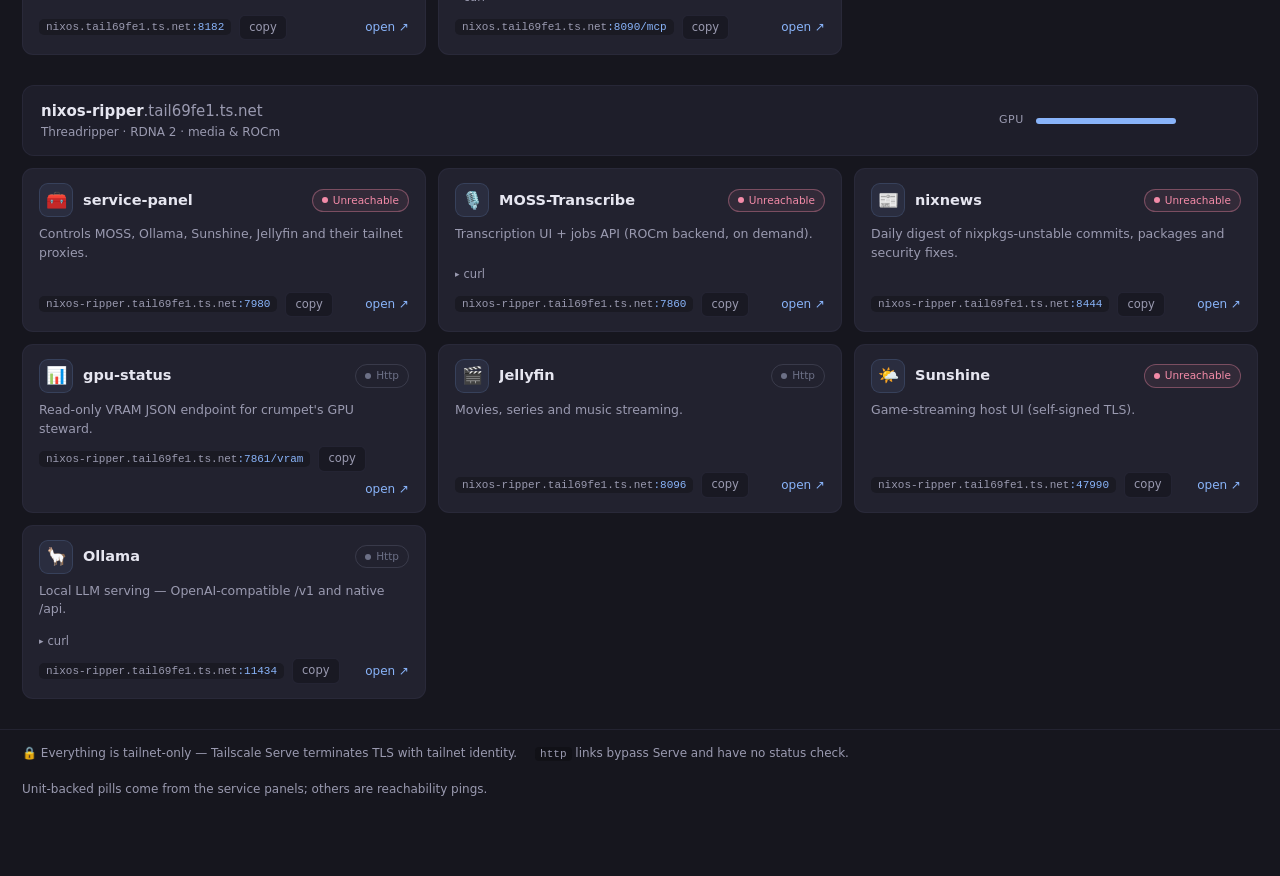
==== commit 62641467: "feat: add Vikunja to nixos dashboard" ====
--- a/hosts/nixos/www/index.html
+++ b/hosts/nixos/www/index.html
@@ -223,6 +223,11 @@
       { cat: "apps", icon: "📚", name: "Wallabag",
         url: "https://nixos.tail69fe1.ts.net/wallabag/",
         desc: "Read-it-later: save articles, read, archive." },
+      { cat: "apps", icon: "✅", name: "Vikunja",
+        url: "https://nixos.tail69fe1.ts.net:3456",
+        desc: "To-do &amp; task management — projects, labels, due dates, reminders; API for mobile/desktop clients.",
+        unit: "vikunja.service",
+        serveUnit: "tailscale-serve-vikunja.service" },
       { cat: "apps", icon: "🔐", name: "Vaultwarden",
         url: "https://nixos.tail69fe1.ts.net:8222",
         desc: "Bitwarden-compatible password vault — web vault, Bitwarden clients, /admin panel.",
